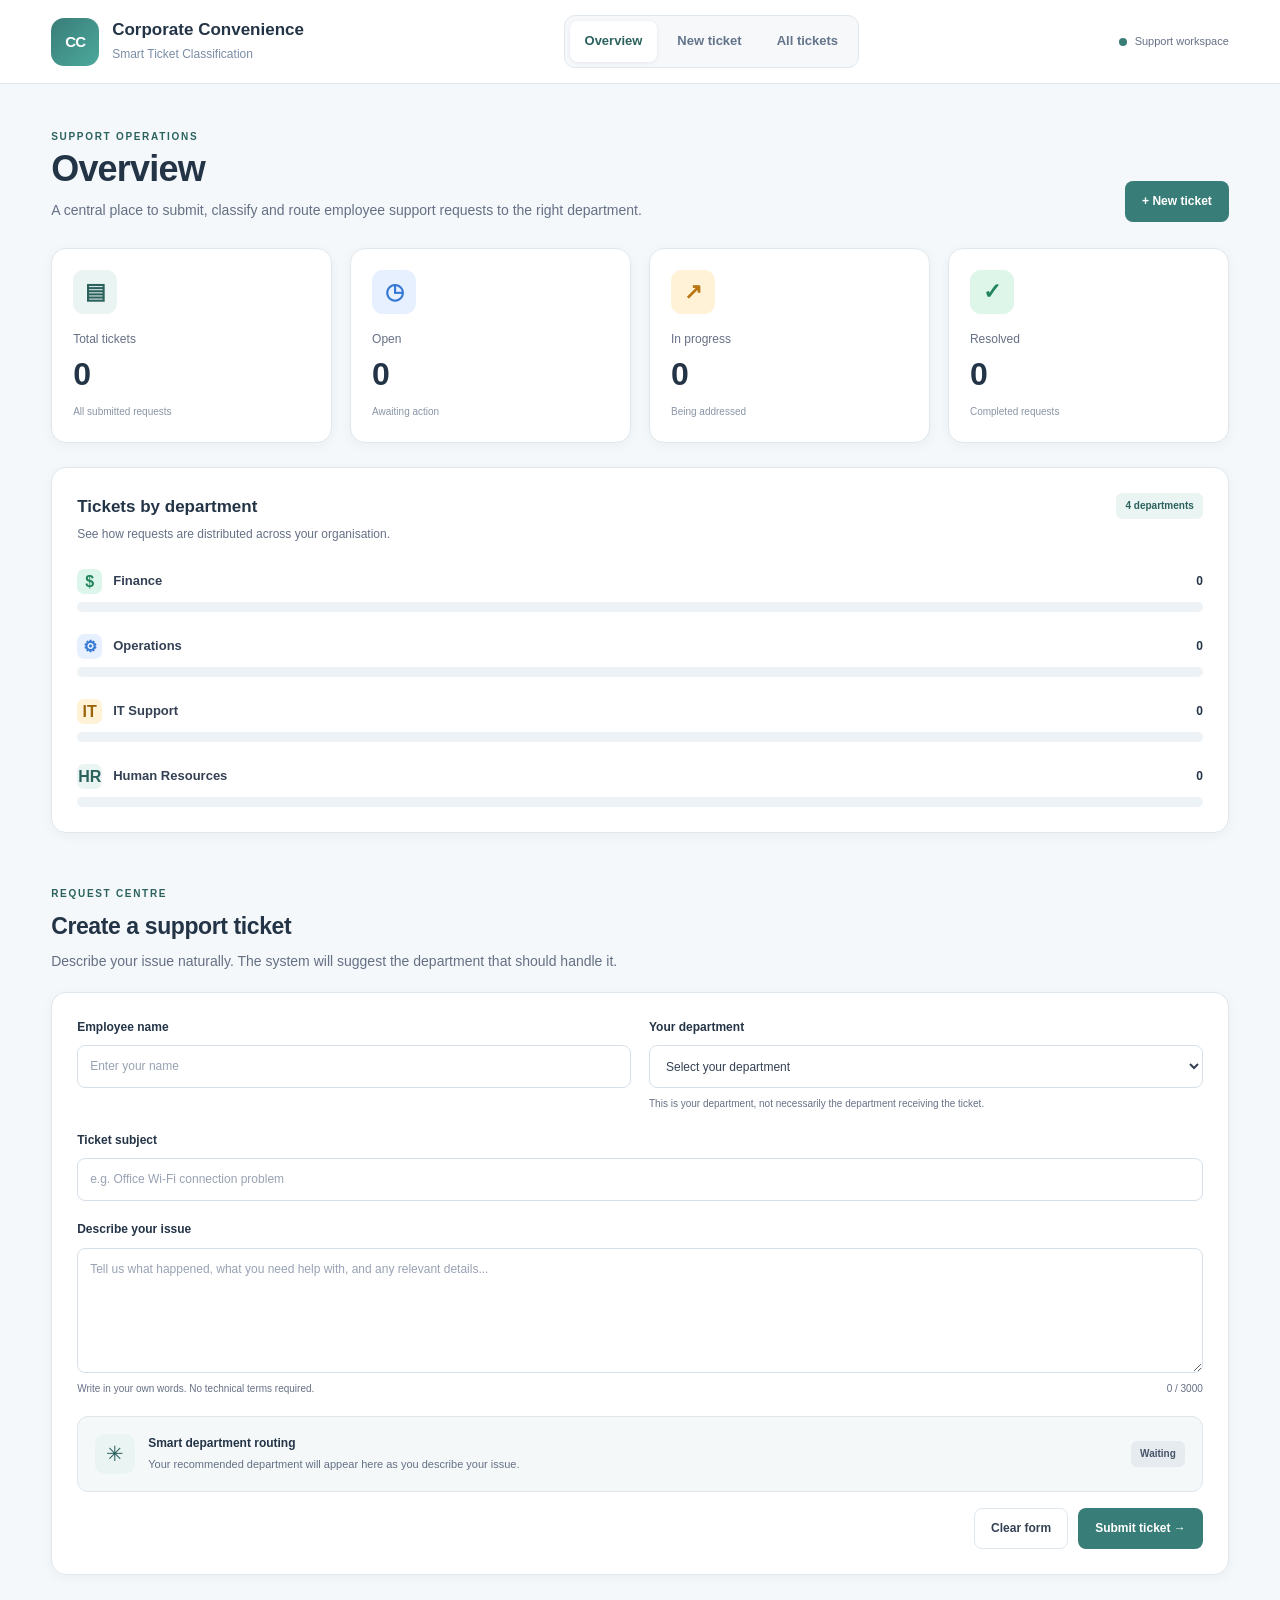
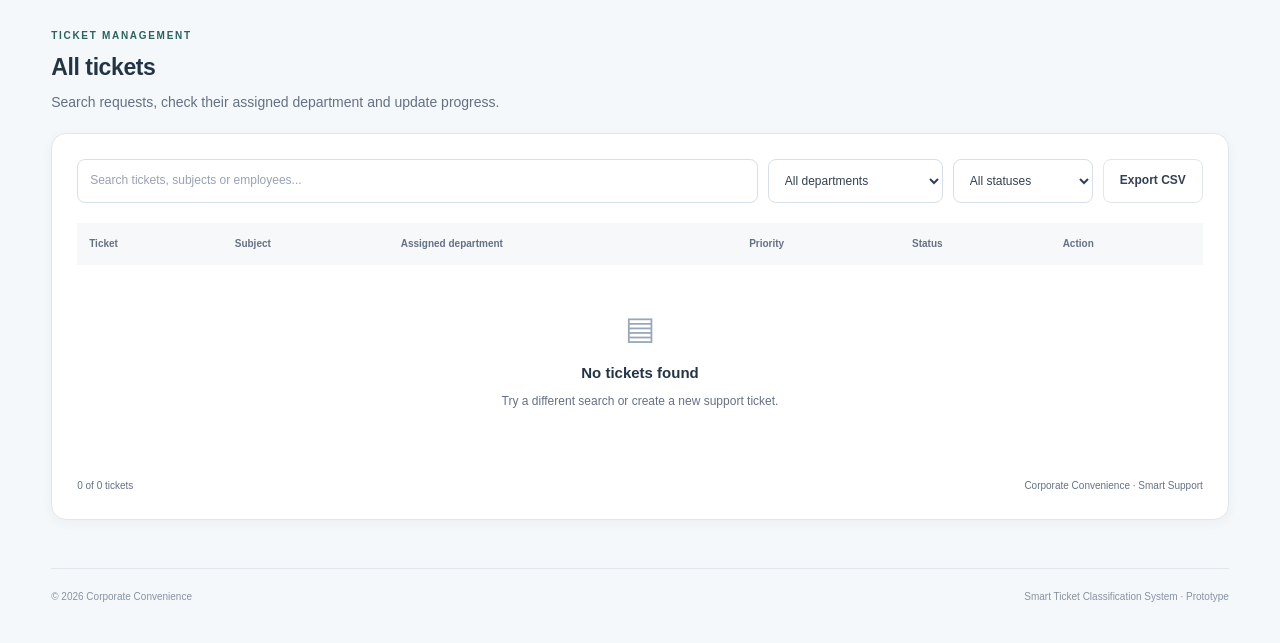
==== index.html @ 11e1aa96 "html done" ====
<!DOCTYPE html>
<html lang="en">
<head>
    <meta charset="UTF-8">
    <meta name="viewport" content="width=device-width, initial-scale=1.0">
    <meta name="theme-color" content="#397D78">
    <meta name="description" content="Corporate Convenience smart ticket classification and department routing system">
    <title>Corporate Convenience | Smart Ticket Classification</title>
    <link rel="stylesheet" href="stylesheet.css">
    <script src="script.js" defer></script>
</head>
<body>

<header class="app-header">
    <a href="#overview" class="brand">
        <span class="brand-icon" aria-hidden="true">CC</span>
        <span class="brand-copy">
            <strong>Corporate Convenience</strong>
            <small>Smart Ticket Classification</small>
        </span>
    </a>

    <nav class="top-navigation" aria-label="Main navigation">
        <a href="#overview" class="nav-link active">Overview</a>
        <a href="#new-ticket" class="nav-link">New ticket</a>
        <a href="#all-tickets" class="nav-link">All tickets</a>
    </nav>

    <span class="environment-label">
        <span class="live-dot"></span> Support workspace
    </span>
</header>

<main class="dashboard">

    <!-- OVERVIEW -->
    <section id="overview" class="page-section">
        <div class="page-heading">
            <div>
                <span class="eyebrow">SUPPORT OPERATIONS</span>
                <h1>Overview</h1>
                <p class="subtitle">
                    A central place to submit, classify and route employee
                    support requests to the right department.
                </p>
            </div>

            <button class="button button-primary" id="createTicketBtn">
                + New ticket
            </button>
        </div>

        <div class="stats-grid">
            <article class="stat-card">
                <div class="stat-icon teal-icon" aria-hidden="true">▤</div>
                <p>Total tickets</p>
                <h2 id="totalCount">0</h2>
                <span class="stat-note">All submitted requests</span>
            </article>

            <article class="stat-card">
                <div class="stat-icon blue-icon" aria-hidden="true">◷</div>
                <p>Open</p>
                <h2 id="openCount">0</h2>
                <span class="stat-note">Awaiting action</span>
            </article>

            <article class="stat-card">
                <div class="stat-icon amber-icon" aria-hidden="true">↗</div>
                <p>In progress</p>
                <h2 id="progressCount">0</h2>
                <span class="stat-note">Being addressed</span>
            </article>

            <article class="stat-card">
                <div class="stat-icon green-icon" aria-hidden="true">✓</div>
                <p>Resolved</p>
                <h2 id="resolvedCount">0</h2>
                <span class="stat-note">Completed requests</span>
            </article>
        </div>

        <section class="panel department-panel">
            <div class="section-heading">
                <div>
                    <h2>Tickets by department</h2>
                    <p>See how requests are distributed across your organisation.</p>
                </div>
                <span class="subtle-tag">4 departments</span>
            </div>

            <div id="departmentBreakdown"></div>
        </section>
    </section>

    <!-- NEW TICKET -->
    <section id="new-ticket" class="page-section">
        <div class="section-title">
            <span class="eyebrow">REQUEST CENTRE</span>
            <h2>Create a support ticket</h2>
            <p>
                Describe your issue naturally. The system will suggest
                the department that should handle it.
            </p>
        </div>

        <div class="panel form-panel">
            <form id="ticketForm">

                <div class="form-grid">
                    <div class="form-group">
                        <label for="requester">Employee name</label>
                        <input
                            type="text"
                            id="requester"
                            name="requester"
                            placeholder="Enter your name"
                            maxlength="100"
                            autocomplete="name"
                            required>
                    </div>

                    <div class="form-group">
                        <label for="employeeDepartment">
                            Your department
                        </label>
                        <select id="employeeDepartment" required>
                            <option value="">Select your department</option>
                            <option value="Finance">Finance</option>
                            <option value="Operations">Operations</option>
                            <option value="IT Support">IT Support</option>
                            <option value="Human Resources">Human Resources</option>
                        </select>
                        <small class="field-help">
                            This is your department, not necessarily the
                            department receiving the ticket.
                        </small>
                    </div>
                </div>

                <div class="form-group">
                    <label for="subject">Ticket subject</label>
                    <input
                        type="text"
                        id="subject"
                        placeholder="e.g. Office Wi-Fi connection problem"
                        maxlength="160"
                        required>
                </div>

                <div class="form-group">
                    <label for="description">Describe your issue</label>
                    <textarea
                        id="description"
                        rows="5"
                        minlength="5"
                        maxlength="3000"
                        placeholder="Tell us what happened, what you need help with, and any relevant details..."
                        required></textarea>

                    <div class="field-footer">
                        <span>Write in your own words. No technical terms required.</span>
                        <span id="charCount">0 / 3000</span>
                    </div>
                </div>

                <!-- Live department recommendation -->
                <div id="routingPreview" class="routing-preview" aria-live="polite">
                    <div class="routing-icon" aria-hidden="true">✳</div>
                    <div class="routing-copy">
                        <strong id="routingTitle">Smart department routing</strong>
                        <p id="routingMessage">
                            Your recommended department will appear here as
                            you describe your issue.
                        </p>
                    </div>
                    <span id="routingBadge" class="routing-badge">Waiting</span>
                </div>

                <div id="reviewNotice" class="review-notice" hidden>
                    The suggested department is uncertain. Please review
                    the routing recommendation before submitting.
                </div>

                <div class="form-actions">
                    <button type="reset" class="button button-secondary">
                        Clear form
                    </button>
                    <button type="submit" class="button button-primary">
                        Submit ticket →
                    </button>
                </div>
            </form>
        </div>
    </section>

    <!-- ALL TICKETS -->
    <section id="all-tickets" class="page-section">
        <div class="section-title">
            <span class="eyebrow">TICKET MANAGEMENT</span>
            <h2>All tickets</h2>
            <p>Search requests, check their assigned department and update progress.</p>
        </div>

        <div class="panel tickets-panel">
            <div class="table-toolbar">
                <input
                    type="search"
                    id="searchInput"
                    placeholder="Search tickets, subjects or employees..."
                    aria-label="Search tickets">

                <select id="departmentFilter" aria-label="Filter by assigned department">
                    <option value="All">All departments</option>
                    <option value="Finance">Finance</option>
                    <option value="Operations">Operations</option>
                    <option value="IT Support">IT Support</option>
                    <option value="Human Resources">Human Resources</option>
                    <option value="Needs Review">Needs review</option>
                </select>

                <select id="statusFilter" aria-label="Filter by ticket status">
                    <option value="All">All statuses</option>
                    <option value="Open">Open</option>
                    <option value="In Progress">In progress</option>
                    <option value="Resolved">Resolved</option>
                </select>

                <button type="button" class="button button-secondary" id="exportBtn">
                    Export CSV
                </button>
            </div>

            <div class="table-wrap">
                <table>
                    <thead>
                        <tr>
                            <th>Ticket</th>
                            <th>Subject</th>
                            <th>Assigned department</th>
                            <th>Priority</th>
                            <th>Status</th>
                            <th>Action</th>
                        </tr>
                    </thead>
                    <tbody id="ticketTableBody"></tbody>
                </table>

                <div id="emptyState" class="empty-state" hidden>
                    <div class="empty-icon">▤</div>
                    <h3>No tickets found</h3>
                    <p>Try a different search or create a new support ticket.</p>
                </div>
            </div>

            <div class="table-footer">
                <span id="ticketCountLabel">0 tickets</span>
                <span>Corporate Convenience · Smart Support</span>
            </div>
        </div>
    </section>

    <footer class="page-footer">
        <span>© 2026 Corporate Convenience</span>
        <span>Smart Ticket Classification System · Prototype</span>
    </footer>
</main>

<div id="toast" class="toast" role="status" aria-live="polite"></div>

</body>
</html>
---- stylesheet.css ----
:root {
    --teal: #397D78;
    --teal-dark: #2C625E;
    --teal-light: #EAF4F2;
    --navy: #243447;
    --text: #344054;
    --muted: #667085;
    --background: #F4F8FA;
    --surface: #FFFFFF;
    --border: #DFE7ED;

    --blue: #3478D4;
    --blue-light: #E7F0FF;
    --amber: #B87512;
    --amber-light: #FFF2D6;
    --green: #21845B;
    --green-light: #DDF6E9;
    --red: #B42318;
    --red-light: #FDECEC;

    --radius: 15px;
    --shadow: 0 3px 12px rgba(36, 52, 71, 0.045);
}

* {
    box-sizing: border-box;
}

html {
    scroll-behavior: smooth;
    scroll-padding-top: 30px;
}

body {
    margin: 0;
    background: var(--background);
    color: var(--text);
    font-family: Inter, "Segoe UI", Arial, sans-serif;
    font-size: 14px;
    line-height: 1.6;
}

button, input, select, textarea {
    font: inherit;
}

button, a, input, select, textarea {
    -webkit-tap-highlight-color: transparent;
}

button {
    cursor: pointer;
}

a {
    color: inherit;
    text-decoration: none;
}

button:focus-visible,
a:focus-visible,
input:focus-visible,
select:focus-visible,
textarea:focus-visible {
    outline: 3px solid rgba(57, 125, 120, 0.3);
    outline-offset: 3px;
}

[hidden] {
    display: none !important;
}

/* HEADER */

.app-header {
    position: sticky;
    top: 0;
    z-index: 10;
    display: flex;
    align-items: center;
    justify-content: space-between;
    gap: 24px;
    min-height: 84px;
    padding: 14px 4%;
    background: rgba(255, 255, 255, 0.97);
    border-bottom: 1px solid var(--border);
    backdrop-filter: blur(12px);
}

.brand {
    display: flex;
    align-items: center;
    gap: 13px;
    flex-shrink: 0;
}

.brand-icon {
    display: grid;
    place-items: center;
    width: 48px;
    height: 48px;
    border-radius: 13px;
    background: linear-gradient(135deg, #397D78, #4CA99B);
    color: white;
    font-size: 15px;
    font-weight: 800;
    letter-spacing: -1px;
}

.brand-copy strong {
    display: block;
    color: var(--navy);
    font-size: 17px;
    line-height: 1.4;
}

.brand-copy small {
    color: #7B8DA6;
    font-size: 12px;
}

.top-navigation {
    display: flex;
    align-items: center;
    gap: 5px;
    padding: 5px;
    background: #F6F8FA;
    border: 1px solid var(--border);
    border-radius: 11px;
}

.nav-link {
    padding: 10px 15px;
    border-radius: 8px;
    color: #64748B;
    font-size: 13px;
    font-weight: 650;
    white-space: nowrap;
    transition: 0.2s ease;
}

.nav-link:hover,
.nav-link.active {
    background: white;
    color: var(--teal-dark);
    box-shadow: 0 1px 4px rgba(36, 52, 71, 0.08);
}

.environment-label {
    display: flex;
    align-items: center;
    gap: 8px;
    color: var(--muted);
    font-size: 11px;
    white-space: nowrap;
}

.live-dot {
    width: 8px;
    height: 8px;
    background: var(--teal);
    border-radius: 50%;
}

/* PAGE */

.dashboard {
    max-width: 1500px;
    margin: 0 auto;
    padding: 40px 4% 30px;
}

.page-section {
    margin-bottom: 48px;
    scroll-margin-top: 110px;
}

.page-heading {
    display: flex;
    align-items: flex-end;
    justify-content: space-between;
    gap: 22px;
    margin-bottom: 26px;
}

.eyebrow {
    color: var(--teal-dark);
    font-size: 10px;
    font-weight: 800;
    letter-spacing: 1.7px;
}

h1, h2, h3, p {
    margin-top: 0;
}

h1 {
    margin-bottom: 8px;
    color: var(--navy);
    font-size: clamp(28px, 3vw, 36px);
    line-height: 1.25;
    letter-spacing: -0.8px;
}

h2 {
    color: var(--navy);
}

.subtitle,
.section-title > p {
    max-width: 760px;
    margin-bottom: 0;
    color: var(--muted);
    font-size: 14px;
}

.section-title {
    margin-bottom: 20px;
}

.section-title h2 {
    margin: 4px 0 5px;
    font-size: 23px;
    letter-spacing: -0.4px;
}

/* BUTTONS */

.button {
    display: inline-flex;
    align-items: center;
    justify-content: center;
    gap: 8px;
    min-height: 41px;
    padding: 10px 16px;
    border: 1px solid transparent;
    border-radius: 8px;
    font-size: 12px;
    font-weight: 750;
    transition: background 0.2s, transform 0.2s;
}

.button:hover {
    transform: translateY(-1px);
}

.button-primary {
    background: var(--teal);
    color: white;
}

.button-primary:hover {
    background: var(--teal-dark);
}

.button-secondary {
    background: white;
    color: var(--text);
    border-color: var(--border);
}

.button-secondary:hover {
    background: #F7FAFB;
}

/* OVERVIEW CARDS */

.stats-grid {
    display: grid;
    grid-template-columns: repeat(4, minmax(0, 1fr));
    gap: 18px;
    margin-bottom: 24px;
}

.stat-card,
.panel {
    min-width: 0;
    background: var(--surface);
    border: 1px solid var(--border);
    border-radius: var(--radius);
    box-shadow: var(--shadow);
}

.stat-card {
    padding: 21px;
    transition: transform 0.2s, box-shadow 0.2s;
}

.stat-card:hover {
    transform: translateY(-2px);
    box-shadow: 0 7px 22px rgba(36, 52, 71, 0.07);
}

.stat-icon {
    display: grid;
    place-items: center;
    width: 44px;
    height: 44px;
    margin-bottom: 16px;
    border-radius: 11px;
    font-size: 22px;
    font-weight: 700;
}

.teal-icon {
    background: var(--teal-light);
    color: var(--teal-dark);
}

.blue-icon {
    background: var(--blue-light);
    color: var(--blue);
}

.amber-icon {
    background: var(--amber-light);
    color: var(--amber);
}

.green-icon {
    background: var(--green-light);
    color: var(--green);
}

.stat-card > p {
    margin-bottom: 5px;
    color: var(--muted);
    font-size: 12px;
}

.stat-card h2 {
    margin: 0 0 3px;
    font-size: 32px;
    font-weight: 650;
    line-height: 1.3;
}

.stat-note {
    color: #8995A5;
    font-size: 10px;
}

/* DEPARTMENT BREAKDOWN */

.department-panel,
.form-panel,
.tickets-panel {
    padding: 25px;
}

.section-heading {
    display: flex;
    align-items: flex-start;
    justify-content: space-between;
    gap: 16px;
    margin-bottom: 25px;
}

.section-heading h2 {
    margin-bottom: 5px;
    font-size: 17px;
}

.section-heading p {
    margin-bottom: 0;
    color: var(--muted);
    font-size: 12px;
}

.subtle-tag {
    padding: 5px 9px;
    background: var(--teal-light);
    color: var(--teal-dark);
    border-radius: 6px;
    font-size: 10px;
    font-weight: 750;
}

.department-row {
    margin-bottom: 22px;
}

.department-row:last-child {
    margin-bottom: 0;
}

.department-label {
    display: flex;
    align-items: center;
    gap: 11px;
    margin-bottom: 8px;
}

.department-icon {
    display: grid;
    place-items: center;
    width: 25px;
    height: 25px;
    border-radius: 7px;
    font-size: 16px;
    font-weight: 800;
}

.department-name {
    flex: 1;
    color: var(--text);
    font-size: 13px;
    font-weight: 600;
}

.department-count {
    color: var(--navy);
    font-size: 12px;
    font-weight: 750;
}

.department-track {
    height: 10px;
    overflow: hidden;
    background: #EDF2F6;
    border-radius: 20px;
}

.department-fill {
    height: 100%;
    border-radius: 20px;
    transition: width 0.35s ease;
}

.finance-fill {
    background: #36A987;
}

.operations-fill {
    background: #4B83DC;
}

.it-fill {
    background: #E5A338;
}

.hr-fill {
    background: #397D78;
}

/* FORM */

.form-grid {
    display: grid;
    grid-template-columns: repeat(2, minmax(0, 1fr));
    gap: 18px;
}

.form-group {
    display: flex;
    flex-direction: column;
    gap: 8px;
    margin-bottom: 19px;
}

.form-group label {
    color: var(--navy);
    font-size: 12px;
    font-weight: 750;
}

.form-group input,
.form-group select,
.form-group textarea,
.table-toolbar input,
.table-toolbar select {
    width: 100%;
    min-width: 0;
    padding: 11px 12px;
    background: white;
    color: var(--text);
    border: 1px solid #D7E0E8;
    border-radius: 8px;
    font-size: 12px;
}

.form-group input,
.form-group select {
    min-height: 43px;
}

.form-group textarea {
    min-height: 125px;
    resize: vertical;
}

.form-group input::placeholder,
.form-group textarea::placeholder,
.table-toolbar input::placeholder {
    color: #98A2B3;
}

.form-group input:focus,
.form-group select:focus,
.form-group textarea:focus,
.table-toolbar input:focus,
.table-toolbar select:focus {
    outline: none;
    border-color: var(--teal);
    box-shadow: 0 0 0 3px rgba(57, 125, 120, 0.12);
}

.field-help {
    color: var(--muted);
    font-size: 10px;
}

.field-footer {
    display: flex;
    justify-content: space-between;
    gap: 12px;
    color: var(--muted);
    font-size: 10px;
}

/* AUTOMATIC ROUTING PREVIEW */

.routing-preview {
    display: flex;
    align-items: center;
    gap: 13px;
    padding: 17px;
    margin: 4px 0 16px;
    background: #F4F8F9;
    border: 1px solid #DDE7EA;
    border-radius: 11px;
}

.routing-icon {
    display: grid;
    place-items: center;
    flex-shrink: 0;
    width: 40px;
    height: 40px;
    background: var(--teal-light);
    color: var(--teal-dark);
    border-radius: 10px;
    font-size: 21px;
}

.routing-copy {
    flex: 1;
    min-width: 0;
}

.routing-copy strong {
    display: block;
    margin-bottom: 3px;
    color: var(--navy);
    font-size: 12px;
}

.routing-copy p {
    margin: 0;
    color: var(--muted);
    font-size: 11px;
    overflow-wrap: anywhere;
}

.routing-badge {
    flex-shrink: 0;
    padding: 5px 9px;
    background: #E6EBF0;
    color: #475467;
    border-radius: 6px;
    font-size: 10px;
    font-weight: 750;
}

.routing-badge.detected {
    background: var(--teal-light);
    color: var(--teal-dark);
}

.routing-badge.review {
    background: var(--amber-light);
    color: #8B5A10;
}

.review-notice {
    margin-bottom: 15px;
    padding: 11px 13px;
    color: #80530F;
    background: #FFF7E6;
    border: 1px solid #F2D79D;
    border-radius: 8px;
    font-size: 11px;
}

.form-actions {
    display: flex;
    justify-content: flex-end;
    gap: 10px;
}

/* TICKET TABLE */

.table-toolbar {
    display: grid;
    grid-template-columns: minmax(170px, 1fr) 175px 140px auto;
    gap: 10px;
    margin-bottom: 20px;
}

.table-toolbar input,
.table-toolbar select {
    min-height: 40px;
}

.table-wrap {
    overflow-x: auto;
}

table {
    width: 100%;
    border-collapse: collapse;
    text-align: left;
    white-space: nowrap;
}

thead {
    background: #F6F8FA;
}

th {
    padding: 13px 12px;
    color: #667085;
    font-size: 10px;
    font-weight: 800;
}

td {
    padding: 14px 12px;
    border-bottom: 1px solid #EDF1F4;
    font-size: 11px;
}

tbody tr:hover {
    background: #FAFCFC;
}

.ticket-id {
    display: block;
    color: var(--navy);
    font-weight: 800;
}

.ticket-requester {
    display: block;
    color: var(--muted);
    font-size: 10px;
}

.ticket-subject {
    max-width: 240px;
    overflow: hidden;
    text-overflow: ellipsis;
}

.badge {
    display: inline-flex;
    padding: 5px 8px;
    border-radius: 5px;
    font-size: 10px;
    font-weight: 750;
}

.priority-high {
    color: var(--red);
    background: var(--red-light);
}

.priority-medium {
    color: #8B5A10;
    background: var(--amber-light);
}

.priority-low {
    color: var(--green);
    background: var(--green-light);
}

.status-open {
    color: var(--blue);
    background: var(--blue-light);
}

.status-in-progress {
    color: #8B5A10;
    background: var(--amber-light);
}

.status-resolved {
    color: var(--green);
    background: var(--green-light);
}

.status-review {
    color: #8B5A10;
    background: var(--amber-light);
}

.row-action {
    padding: 6px 9px;
    color: var(--teal-dark);
    background: white;
    border: 1px solid var(--border);
    border-radius: 6px;
    font-size: 10px;
    font-weight: 750;
}

.row-action:hover {
    background: var(--teal-light);
}

.empty-state {
    padding: 38px 15px;
    text-align: center;
}

.empty-icon {
    color: #98A8B8;
    font-size: 32px;
}

.empty-state h3 {
    margin: 7px 0;
    color: var(--navy);
    font-size: 15px;
}

.empty-state p {
    color: var(--muted);
    font-size: 12px;
}

.table-footer {
    display: flex;
    justify-content: space-between;
    gap: 12px;
    padding-top: 17px;
    color: var(--muted);
    font-size: 10px;
}

.page-footer {
    display: flex;
    justify-content: space-between;
    gap: 12px;
    padding: 20px 0 8px;
    border-top: 1px solid var(--border);
    color: #8793A3;
    font-size: 10px;
}

/* NOTIFICATIONS */

.toast {
    position: fixed;
    right: 22px;
    bottom: 22px;
    z-index: 30;
    max-width: calc(100vw - 32px);
    padding: 13px 18px;
    background: var(--navy);
    color: white;
    border-radius: 9px;
    box-shadow: 0 8px 24px rgba(36, 52, 71, 0.2);
    opacity: 0;
    transform: translateY(10px);
    pointer-events: none;
    transition: 0.2s ease;
}

.toast.show {
    opacity: 1;
    transform: translateY(0);
}

/* RESPONSIVE */

@media (max-width: 1100px) {
    .app-header {
        flex-wrap: wrap;
    }

    .top-navigation {
        order: 3;
        width: 100%;
    }

    .nav-link {
        flex: 1;
        text-align: center;
    }

    .stats-grid {
        grid-template-columns: repeat(2, minmax(0, 1fr));
    }

    .table-toolbar {
        grid-template-columns: repeat(2, minmax(0, 1fr));
    }
}

@media (max-width: 650px) {
    .app-header {
        gap: 12px;
        padding: 13px 16px;
    }

    .brand-icon {
        width: 42px;
        height: 42px;
    }

    .brand-copy strong {
        font-size: 14px;
    }

    .brand-copy small {
        font-size: 10px;
    }

    .environment-label {
        font-size: 10px;
    }

    .top-navigation {
        overflow-x: auto;
    }

    .nav-link {
        padding: 9px 8px;
        font-size: 11px;
    }

    .dashboard {
        padding: 28px 16px;
    }

    .page-heading {
        align-items: stretch;
        flex-direction: column;
    }

    .page-heading .button {
        align-self: flex-start;
    }

    .stats-grid {
        gap: 11px;
    }

    .stat-card {
        padding: 15px;
    }

    .stat-card h2 {
        font-size: 27px;
    }

    .panel {
        padding: 17px;
    }

    .form-grid {
        grid-template-columns: 1fr;
        gap: 0;
    }

    .routing-preview {
        align-items: flex-start;
        flex-wrap: wrap;
    }

    .routing-copy {
        flex-basis: calc(100% - 60px);
    }

    .routing-badge {
        margin-left: 53px;
    }

    .table-toolbar {
        grid-template-columns: 1fr;
    }

    .form-actions {
        flex-direction: column-reverse;
    }

    .form-actions .button {
        width: 100%;
    }

    .table-footer,
    .page-footer {
        flex-direction: column;
    }
}

@media (prefers-reduced-motion: reduce) {
    *, *::before, *::after {
        scroll-behavior: auto !important;
        transition-duration: 0.01ms !important;
    }
}
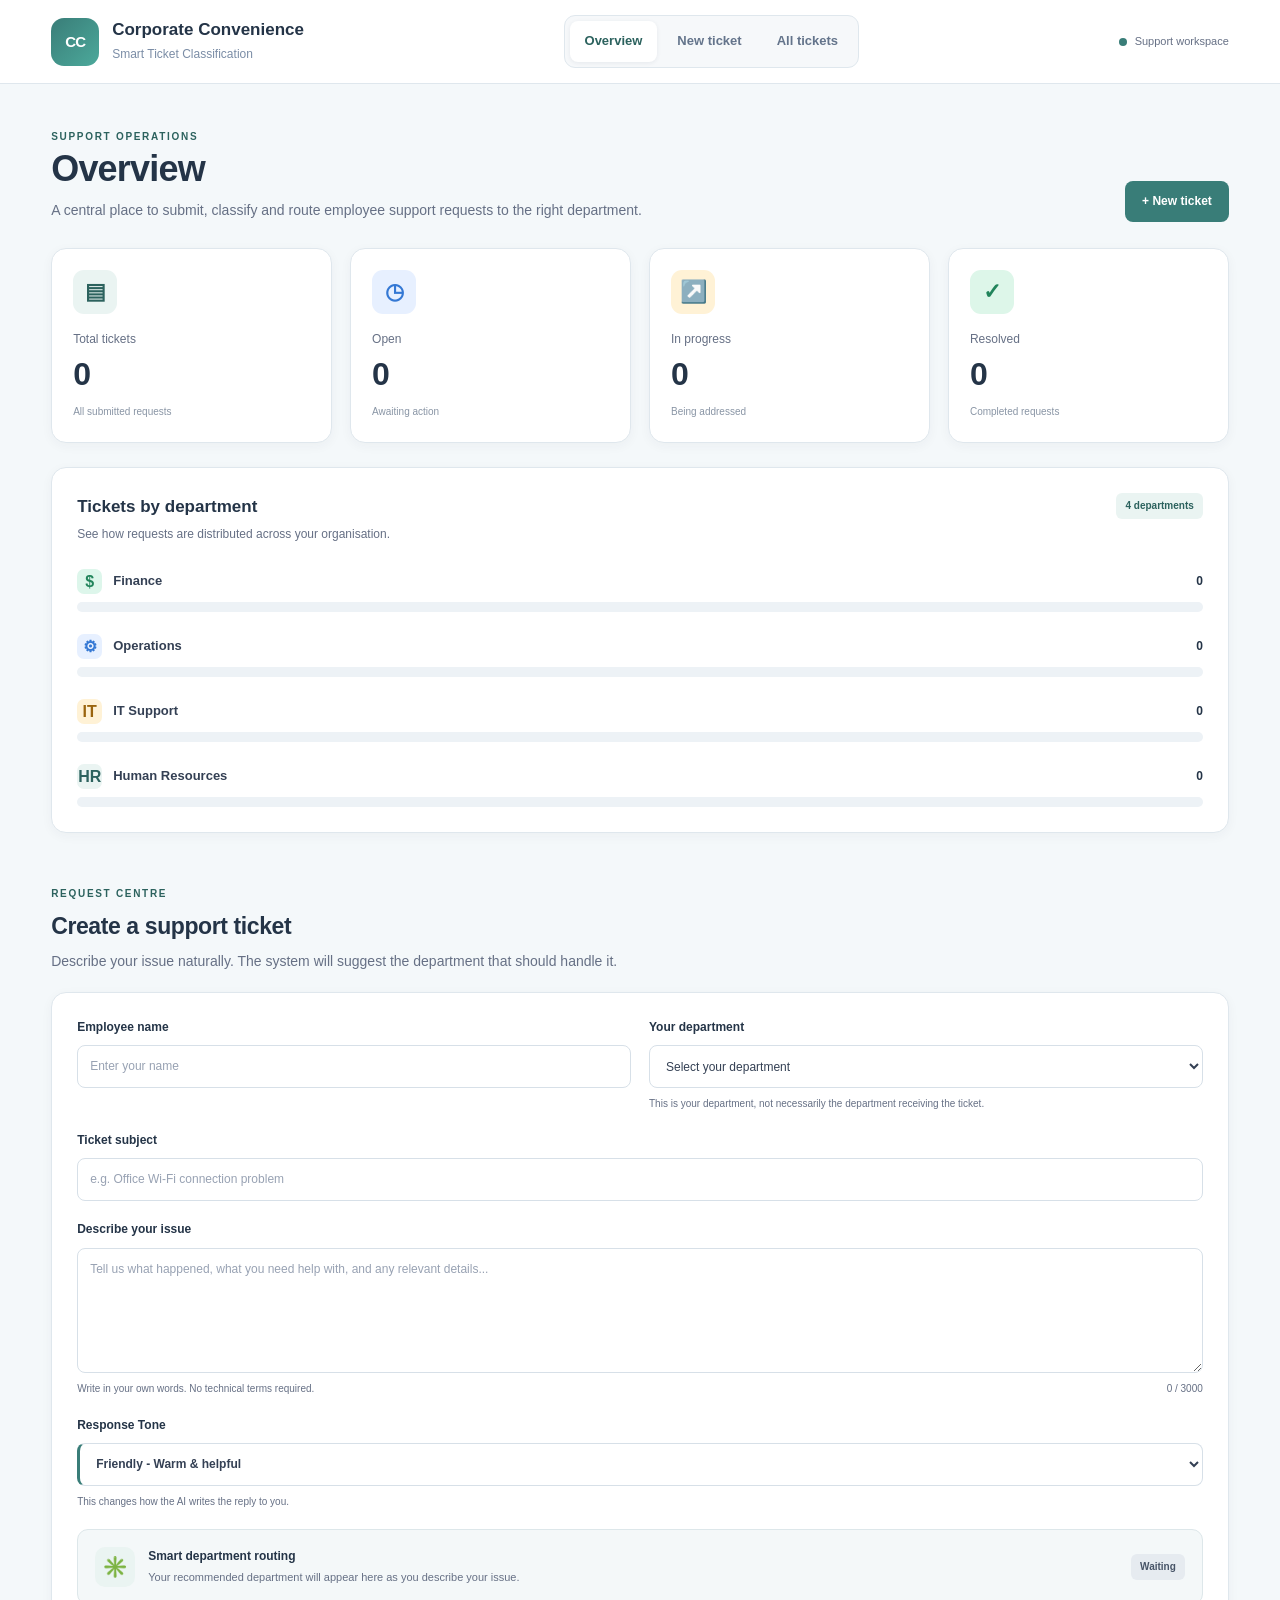
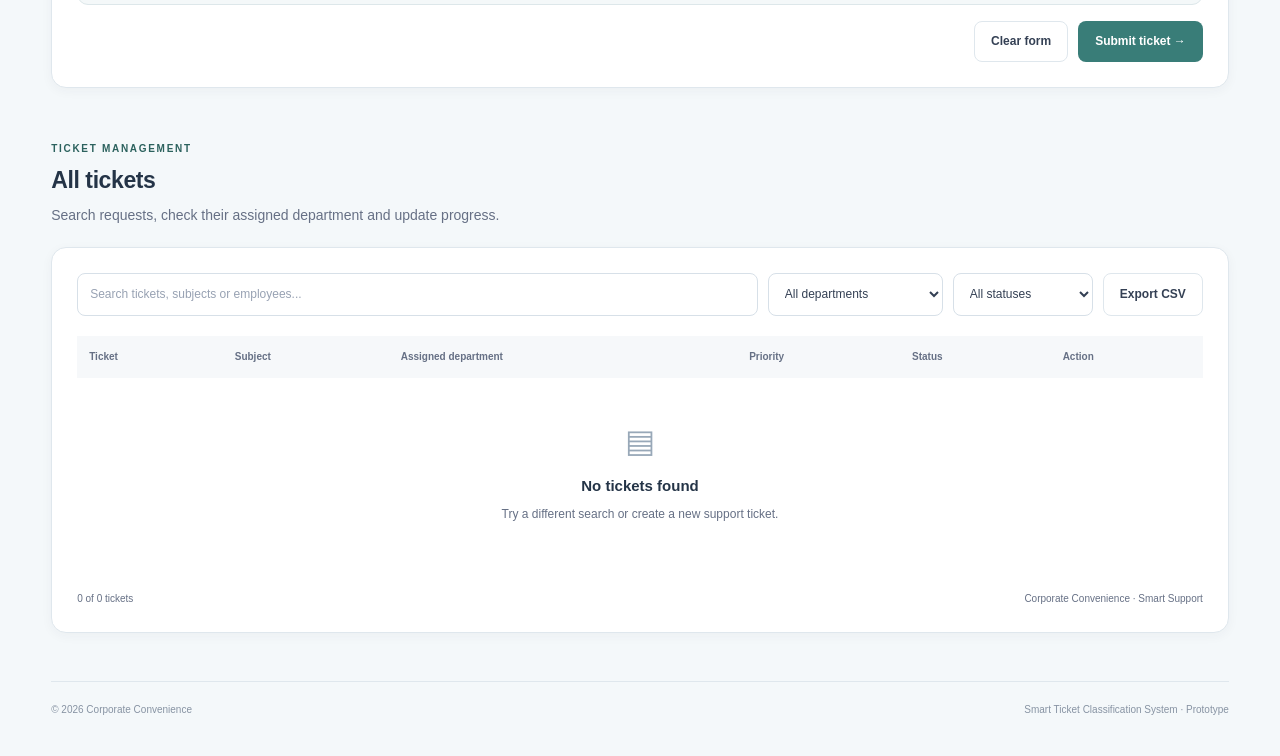
==== commit 95a1755a: "frontend things" ====
--- a/index.html
+++ b/index.html
@@ -1,4 +1,3 @@
-
 <!DOCTYPE html>
 <html lang="en">
 <head>
@@ -20,13 +19,11 @@
             <small>Smart Ticket Classification</small>
         </span>
     </a>
-
     <nav class="top-navigation" aria-label="Main navigation">
         <a href="#overview" class="nav-link active">Overview</a>
         <a href="#new-ticket" class="nav-link">New ticket</a>
         <a href="#all-tickets" class="nav-link">All tickets</a>
     </nav>
-
     <span class="environment-label">
         <span class="live-dot"></span> Support workspace
     </span>
@@ -40,56 +37,18 @@
             <div>
                 <span class="eyebrow">SUPPORT OPERATIONS</span>
                 <h1>Overview</h1>
-                <p class="subtitle">
-                    A central place to submit, classify and route employee
-                    support requests to the right department.
-                </p>
+                <p class="subtitle">A central place to submit, classify and route employee support requests to the right department.</p>
             </div>
-
-            <button class="button button-primary" id="createTicketBtn">
-                + New ticket
-            </button>
+            <button class="button button-primary" id="createTicketBtn">+ New ticket</button>
         </div>
-
         <div class="stats-grid">
-            <article class="stat-card">
-                <div class="stat-icon teal-icon" aria-hidden="true">▤</div>
-                <p>Total tickets</p>
-                <h2 id="totalCount">0</h2>
-                <span class="stat-note">All submitted requests</span>
-            </article>
-
-            <article class="stat-card">
-                <div class="stat-icon blue-icon" aria-hidden="true">◷</div>
-                <p>Open</p>
-                <h2 id="openCount">0</h2>
-                <span class="stat-note">Awaiting action</span>
-            </article>
-
-            <article class="stat-card">
-                <div class="stat-icon amber-icon" aria-hidden="true">↗</div>
-                <p>In progress</p>
-                <h2 id="progressCount">0</h2>
-                <span class="stat-note">Being addressed</span>
-            </article>
-
-            <article class="stat-card">
-                <div class="stat-icon green-icon" aria-hidden="true">✓</div>
-                <p>Resolved</p>
-                <h2 id="resolvedCount">0</h2>
-                <span class="stat-note">Completed requests</span>
-            </article>
+            <article class="stat-card"><div class="stat-icon teal-icon">▤</div><p>Total tickets</p><h2 id="totalCount">0</h2><span class="stat-note">All submitted requests</span></article>
+            <article class="stat-card"><div class="stat-icon blue-icon">◷</div><p>Open</p><h2 id="openCount">0</h2><span class="stat-note">Awaiting action</span></article>
+            <article class="stat-card"><div class="stat-icon amber-icon">↗️</div><p>In progress</p><h2 id="progressCount">0</h2><span class="stat-note">Being addressed</span></article>
+            <article class="stat-card"><div class="stat-icon green-icon">✓</div><p>Resolved</p><h2 id="resolvedCount">0</h2><span class="stat-note">Completed requests</span></article>
         </div>
-
         <section class="panel department-panel">
-            <div class="section-heading">
-                <div>
-                    <h2>Tickets by department</h2>
-                    <p>See how requests are distributed across your organisation.</p>
-                </div>
-                <span class="subtle-tag">4 departments</span>
-            </div>
-
+            <div class="section-heading"><div><h2>Tickets by department</h2><p>See how requests are distributed across your organisation.</p></div><span class="subtle-tag">4 departments</span></div>
             <div id="departmentBreakdown"></div>
         </section>
     </section>
@@ -99,32 +58,17 @@
         <div class="section-title">
             <span class="eyebrow">REQUEST CENTRE</span>
             <h2>Create a support ticket</h2>
-            <p>
-                Describe your issue naturally. The system will suggest
-                the department that should handle it.
-            </p>
+            <p>Describe your issue naturally. The system will suggest the department that should handle it.</p>
         </div>
-
         <div class="panel form-panel">
             <form id="ticketForm">
-
                 <div class="form-grid">
                     <div class="form-group">
                         <label for="requester">Employee name</label>
-                        <input
-                            type="text"
-                            id="requester"
-                            name="requester"
-                            placeholder="Enter your name"
-                            maxlength="100"
-                            autocomplete="name"
-                            required>
+                        <input type="text" id="requester" name="requester" placeholder="Enter your name" maxlength="100" autocomplete="name" required>
                     </div>
-
                     <div class="form-group">
-                        <label for="employeeDepartment">
-                            Your department
-                        </label>
+                        <label for="employeeDepartment">Your department</label>
                         <select id="employeeDepartment" required>
                             <option value="">Select your department</option>
                             <option value="Finance">Finance</option>
@@ -132,64 +76,60 @@
                             <option value="IT Support">IT Support</option>
                             <option value="Human Resources">Human Resources</option>
                         </select>
-                        <small class="field-help">
-                            This is your department, not necessarily the
-                            department receiving the ticket.
-                        </small>
+                        <small class="field-help">This is your department, not necessarily the department receiving the ticket.</small>
                     </div>
                 </div>
-
                 <div class="form-group">
                     <label for="subject">Ticket subject</label>
-                    <input
-                        type="text"
-                        id="subject"
-                        placeholder="e.g. Office Wi-Fi connection problem"
-                        maxlength="160"
-                        required>
+                    <input type="text" id="subject" placeholder="e.g. Office Wi-Fi connection problem" maxlength="160" required>
                 </div>
-
                 <div class="form-group">
                     <label for="description">Describe your issue</label>
-                    <textarea
-                        id="description"
-                        rows="5"
-                        minlength="5"
-                        maxlength="3000"
-                        placeholder="Tell us what happened, what you need help with, and any relevant details..."
-                        required></textarea>
-
+                    <textarea id="description" rows="5" minlength="5" maxlength="3000" placeholder="Tell us what happened, what you need help with, and any relevant details..." required></textarea>
                     <div class="field-footer">
                         <span>Write in your own words. No technical terms required.</span>
                         <span id="charCount">0 / 3000</span>
                     </div>
                 </div>
 
+                <!-- Member 4: Tone Control -->
+                <div class="form-group">
+                  <label for="tone">Response Tone</label>
+                  <select id="tone" name="tone" required>
+                    <option value="">Select tone</option>
+                    <option value="Formal">Formal - Professional & polite</option>
+                    <option value="Friendly" selected>Friendly - Warm & helpful</option>
+                    <option value="Urgent">Urgent - Direct & priority</option>
+                  </select>
+                  <small class="field-help">This changes how the AI writes the reply to you.</small>
+                </div>
+
                 <!-- Live department recommendation -->
                 <div id="routingPreview" class="routing-preview" aria-live="polite">
-                    <div class="routing-icon" aria-hidden="true">✳</div>
+                    <div class="routing-icon" aria-hidden="true">✳️</div>
                     <div class="routing-copy">
                         <strong id="routingTitle">Smart department routing</strong>
-                        <p id="routingMessage">
-                            Your recommended department will appear here as
-                            you describe your issue.
-                        </p>
+                        <p id="routingMessage">Your recommended department will appear here as you describe your issue.</p>
                     </div>
                     <span id="routingBadge" class="routing-badge">Waiting</span>
                 </div>
 
-                <div id="reviewNotice" class="review-notice" hidden>
-                    The suggested department is uncertain. Please review
-                    the routing recommendation before submitting.
+                <div id="reviewNotice" class="review-notice" hidden>The suggested department is uncertain. Please review the routing recommendation before submitting.</div>
+
+                <!-- Member 4: Result Display -->
+                <div id="result-container" style="display:none;" class="panel" aria-live="polite">
+                  <h3 style="margin-bottom:0.8rem;">🎯 Classification Result</h3>
+                  <p><strong>Assigned Department:</strong> <span id="classification-result" class="routing-badge detected">-</span></p>
+                  <p style="margin-top:0.5rem;"><strong>Reason:</strong> <span id="confidence-result">-</span></p>
+                  <div style="margin-top:1rem;">
+                    <strong>AI Response (<span id="tone-used">Friendly</span> tone):</strong>
+                    <div id="ai-response-box" style="margin-top:0.5rem; background:white; padding:1rem; border-left:4px solid #397D78; border-radius:6px; white-space: pre-wrap;"></div>
+                  </div>
                 </div>
 
                 <div class="form-actions">
-                    <button type="reset" class="button button-secondary">
-                        Clear form
-                    </button>
-                    <button type="submit" class="button button-primary">
-                        Submit ticket →
-                    </button>
+                    <button type="reset" class="button button-secondary">Clear form</button>
+                    <button type="submit" class="button button-primary">Submit ticket →</button>
                 </div>
             </form>
         </div>
@@ -197,77 +137,23 @@
 
     <!-- ALL TICKETS -->
     <section id="all-tickets" class="page-section">
-        <div class="section-title">
-            <span class="eyebrow">TICKET MANAGEMENT</span>
-            <h2>All tickets</h2>
-            <p>Search requests, check their assigned department and update progress.</p>
-        </div>
-
+        <div class="section-title"><span class="eyebrow">TICKET MANAGEMENT</span><h2>All tickets</h2><p>Search requests, check their assigned department and update progress.</p></div>
         <div class="panel tickets-panel">
             <div class="table-toolbar">
-                <input
-                    type="search"
-                    id="searchInput"
-                    placeholder="Search tickets, subjects or employees..."
-                    aria-label="Search tickets">
-
-                <select id="departmentFilter" aria-label="Filter by assigned department">
-                    <option value="All">All departments</option>
-                    <option value="Finance">Finance</option>
-                    <option value="Operations">Operations</option>
-                    <option value="IT Support">IT Support</option>
-                    <option value="Human Resources">Human Resources</option>
-                    <option value="Needs Review">Needs review</option>
-                </select>
-
-                <select id="statusFilter" aria-label="Filter by ticket status">
-                    <option value="All">All statuses</option>
-                    <option value="Open">Open</option>
-                    <option value="In Progress">In progress</option>
-                    <option value="Resolved">Resolved</option>
-                </select>
-
-                <button type="button" class="button button-secondary" id="exportBtn">
-                    Export CSV
-                </button>
+                <input type="search" id="searchInput" placeholder="Search tickets, subjects or employees..." aria-label="Search tickets">
+                <select id="departmentFilter"><option value="All">All departments</option><option value="Finance">Finance</option><option value="Operations">Operations</option><option value="IT Support">IT Support</option><option value="Human Resources">Human Resources</option><option value="Needs Review">Needs review</option></select>
+                <select id="statusFilter"><option value="All">All statuses</option><option value="Open">Open</option><option value="In Progress">In progress</option><option value="Resolved">Resolved</option></select>
+                <button type="button" class="button button-secondary" id="exportBtn">Export CSV</button>
             </div>
-
             <div class="table-wrap">
-                <table>
-                    <thead>
-                        <tr>
-                            <th>Ticket</th>
-                            <th>Subject</th>
-                            <th>Assigned department</th>
-                            <th>Priority</th>
-                            <th>Status</th>
-                            <th>Action</th>
-                        </tr>
-                    </thead>
-                    <tbody id="ticketTableBody"></tbody>
-                </table>
-
-                <div id="emptyState" class="empty-state" hidden>
-                    <div class="empty-icon">▤</div>
-                    <h3>No tickets found</h3>
-                    <p>Try a different search or create a new support ticket.</p>
-                </div>
+                <table><thead><tr><th>Ticket</th><th>Subject</th><th>Assigned department</th><th>Priority</th><th>Status</th><th>Action</th></tr></thead><tbody id="ticketTableBody"></tbody></table>
+                <div id="emptyState" class="empty-state" hidden><div class="empty-icon">▤</div><h3>No tickets found</h3><p>Try a different search or create a new support ticket.</p></div>
             </div>
-
-            <div class="table-footer">
-                <span id="ticketCountLabel">0 tickets</span>
-                <span>Corporate Convenience · Smart Support</span>
-            </div>
+            <div class="table-footer"><span id="ticketCountLabel">0 tickets</span><span>Corporate Convenience · Smart Support</span></div>
         </div>
     </section>
-
-    <footer class="page-footer">
-        <span>© 2026 Corporate Convenience</span>
-        <span>Smart Ticket Classification System · Prototype</span>
-    </footer>
+    <footer class="page-footer"><span>© 2026 Corporate Convenience</span><span>Smart Ticket Classification System · Prototype</span></footer>
 </main>
-
 <div id="toast" class="toast" role="status" aria-live="polite"></div>
-
 </body>
-</html>
+</html>
--- a/stylesheet.css
+++ b/stylesheet.css
@@ -1,4 +1,3 @@
-
 :root {
     --teal: #397D78;
     --teal-dark: #2C625E;
@@ -913,3 +912,61 @@
         transition-duration: 0.01ms !important;
     }
 }
+/* =========================================
+   Member 4: Tone Control & Result Display
+   ========================================= */
+
+/* Tone selector highlight */
+#tone {
+  border-left: 3px solid var(--teal);
+  font-weight: 600;
+}
+#tone option {
+  font-weight: 400;
+}
+
+/* Result container polished look */
+#result-container {
+  margin: 18px 0 20px;
+  padding: 20px;
+  background: #F8FCFB;
+  border: 1.5px solid #C8E2DF;
+  border-radius: 12px;
+  box-shadow: 0 4px 14px rgba(57, 125, 120, 0.08);
+  animation: slideIn 0.35s ease;
+}
+
+@keyframes slideIn {
+  from { opacity: 0; transform: translateY(8px); }
+  to { opacity: 1; transform: translateY(0); }
+}
+
+#result-container h3 {
+  color: var(--teal-dark);
+  font-size: 15px;
+}
+
+#classification-result {
+  font-size: 11px;
+  padding: 6px 10px;
+}
+
+#ai-response-box {
+  font-size: 13px;
+  line-height: 1.7;
+  color: var(--text);
+  min-height: 80px;
+}
+
+/* Make tone badge in table */
+.ticket-subject + small {
+  display: inline-block;
+  margin-top: 4px;
+  padding: 2px 6px;
+  background: var(--teal-light);
+  color: var(--teal-dark);
+  border-radius: 4px;
+  font-size: 9px;
+  font-weight: 700;
+  text-transform: uppercase;
+}
